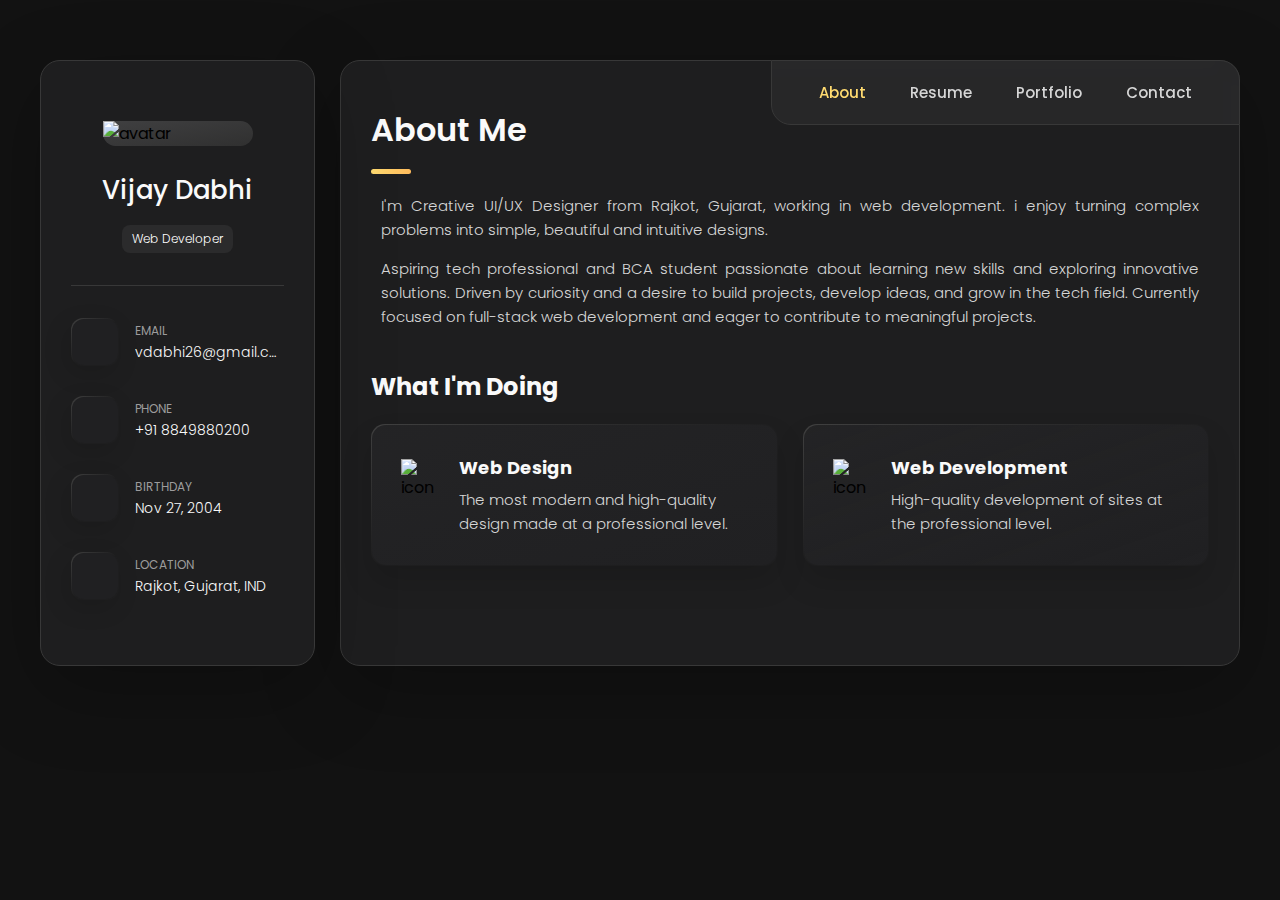
==== Level 1/2.Portfolio/index.html @ b40cba10 "Add files via upload" ====
<!DOCTYPE html>
<html lang="en">
<head>
    <meta charset="UTF-8">
    <meta name="viewport" content="width=device-width, initial-scale=1.0">
    <title>Personal Portfolio</title>
    <link rel="stylesheet" href="style.css">
    <link rel="shortcut icon" href="https://i.postimg.cc/9fqYVvxh/logo.png" type="image/x-icon">
</head>
<body>
    <main>
        <aside class="sidebar " data-sidebar>
            <div class="sidebar-info">
                <figure class="avatar-box">
                    <img src="images/pfpp.jpg" alt="avatar" width="80">
                </figure>

                <div class="info-content">
                    <h1 class="name" title="Vijay Dabhi">Vijay Dabhi</h1>
                    <p class="title">Web Developer</p>
                </div>

                <button class="info-more-btn" data-sidebar-btn>
                    <span>Show Contacts</span>
                    <ion-icon name="chevron-down"></ion-icon>
                </button>
            </div>

            <div class="sidebar-info-more">
                <div class="separator"></div>

                <ul class="contacts-list">
                    <li class="contact-item">
                        <div class="icon-box">
                            <ion-icon name="mail-outline"></ion-icon>
                        </div>

                        <div class="contact-info">
                            <p class="contact-title">Email</p>

                            <a href="vdabhi2611@gmail.com" class="contact-link">vdabhi26@gmail.com</a>
                        </div>
                    </li>

                    <li class="contact-item">
                        <div class="icon-box">
                            <ion-icon name="phone-portrait-outline"></ion-icon>
                        </div>

                        <div class="contact-info">
                            <p class="contact-title">Phone</p>

                            <a href="+91 8849880200" class="contact-link">+91 8849880200</a>
                        </div>
                    </li>

                    <li class="contact-item">
                        <div class="icon-box">
                            <ion-icon name="calendar-outline"></ion-icon>
                        </div>

                        <div class="contact-info">
                            <p class="contact-title">Birthday</p>

                            <time datetime="2004-11-27">Nov 27, 2004</time>
                        </div>
                    </li>

                    <li class="contact-item">
                        <div class="icon-box">
                            <ion-icon name="location-outline"></ion-icon>
                        </div>

                        <div class="contact-info">
                            <p class="contact-title">Location</p>

                            <address>Rajkot, Gujarat, IND</address>
                        </div>
                    </li>
                </ul>

                <div class="separator"></div>

                <ul class="social-list">
                    <li class="social-item"><a href="#" class="social-link"><ion-icon name="logo-facebook"></ion-icon></a></li>
                    <li class="social-item"><a href="#" class="social-link"><ion-icon name="logo-twitter"></ion-icon></a></li>
                    <li class="social-item"><a href="#" class="social-link"><ion-icon name="logo-instagram"></ion-icon></a></li>
                </ul>
            </div>
        </aside>

        <div class="main-content">
            <nav class="navbar">
                <ul class="navbar-list">
                    <li class="navbar-item"><button class="navbar-link active" data-nav-link>About</button></li>
                    <li class="navbar-item"><button class="navbar-link" data-nav-link>Resume</button></li>
                    <li class="navbar-item"><button class="navbar-link" data-nav-link>Portfolio</button></li>
                   
                    <li class="navbar-item"><button class="navbar-link" data-nav-link>Contact</button></li>
                </ul>
            </nav>

            <article class="about active" data-page="about">
                <header>
                    <h2 class="h2 article-title">About me</h2>
                </header>

                <section class="about-text">
                    <p>I'm Creative UI/UX Designer from Rajkot, Gujarat, working in web development. i enjoy turning complex problems into simple, beautiful and intuitive designs.</p>
                    <p>Aspiring tech professional and BCA student passionate about learning new skills and exploring innovative solutions. Driven by curiosity and a desire to build projects, develop ideas, and grow in the tech field. Currently focused on full-stack web development and eager to contribute to meaningful projects.</p>
                </section>

                <section class="service">
                    <h3 class="h3 service-title">What I'm doing</h3>

                    <ul class="service-list">
                        <li class="service-item">
                            <div class="service-icon-box">
                                <img src="https://i.postimg.cc/4389jZkP/icon-design.png" alt="icon" width="40">
                            </div>

                            <div class="service-content-box">
                                <h4 class="h4 service-item-title">Web Design</h4>
                                <p class="service-item-text">The most modern and high-quality design made at a professional level.</p>
                            </div>
                        </li>

                        <li class="service-item">
                            <div class="service-icon-box">
                                <img src="https://i.postimg.cc/ZqgqrqzG/icon-dev.png" alt="icon" width="40">
                            </div>

                            <div class="service-content-box">
                                <h4 class="h4 service-item-title">Web development</h4>
                                <p class="service-item-text">High-quality development of sites at the professional level.</p>
                            </div>
                        </li>

                       
                    </ul>
                </section>

               

                <div class="modal-container " data-modal-container>
                    <div class="overlay " data-overlay></div>

                    <section class="testimonials-modal">
                        <button class="modal-close-btn" data-modal-close-btn><ion-icon name="close-outline"></ion-icon></button>

                        <div class="modal-img-wrapper">
                            <figure class="modal-avatar-box">
                                <img src="https://i.postimg.cc/zGDHfn3G/avatar-1.png" alt="Daniel Lewis" width="80" data-modal-img>
                            </figure>

                            <img src="https://i.postimg.cc/mZ00RwX7/icon-quote.png" alt="quote icon">
                        </div>

                       
                    </section>
                </div>

              

            </article>
            
            <article class="resume " data-page="resume">
                <header>
                    <h2 class="h2 article-title">Resume</h2>
                </header>

                <section class="timeline">
                    <div class="title-wrapper">
                        <div class="icon-box"><ion-icon name="book-outline"></ion-icon></div>

                        <h3 class="h3">Education</h3>
                    </div>

                    <ol class="timeline-list">
                        <li class="timeline-item">
                            <h4 class="h4 timeline-item-title">Saraswati vidhya mandir school</h4>
                            <span>2020 - 2022</span>
                            <p class="timeline-text">Focused on subjects such as Accounting, Economics, Business Studies, and Mathematics.
                                Developed analytical, financial, and problem-solving skills.
                                Engaged in projects and case studies related to business and commerce.</p>
                        </li>

                        <li class="timeline-item">
                            <h4 class="h4 timeline-item-title">HN shukla College</h4>
                            <span>2024 - Present</span>
                            <p class="timeline-text">
                                pursuing bca,
                                Gaining in-depth knowledge of programming languages, database management, software development, and networking.
                                Hands-on experience with coding, web development, and application design.
                                Developing problem-solving skills through real-world projects and case studies.
                                Strong foundation in computer fundamentals, algorithms, and data structures.</p>
                        </li>

                       
                    </ol>
                </section>

                <section class="timeline">
                    <div class="title-wrapper">
                        <div class="icon-box"><ion-icon name="book-outline"></ion-icon></div>

                        <h3 class="h3">Experience</h3>
                    </div>

                    <ol class="timeline-list">
                        <li class="timeline-item">
                            <h4 class="h4 timeline-item-title">Account Assistant</h4>
                            <span>2023 - 2024</span>
                            <p class="timeline-text">Managed financial records and transactions.
                                Assisted in the preparation of financial reports and statements.
                                Coordinated with team members to ensure timely processing of
                                accounts.</p>
                        </li>

                      
                    </ol>
                </section>

                <section class="skill">
                    <h3 class="h3 skills-title">My Skills</h3>

                    <ul class="skills-list content-card">
                        <li class="skills-item">
                            <div class="title-wrapper">
                                <h5 class="h5">Web Development</h5>
                                <data value="80">80%</data>
                            </div>

                            <div class="skills-progress-bg">
                                <div class="skills-progress-fill" style="width: 80%;"></div>
                            </div>
                        </li>

                        <li class="skills-item">
                            <div class="title-wrapper">
                                <h5 class="h5">Web Design</h5>
                                <data value="70">70%</data>
                            </div>

                            <div class="skills-progress-bg">
                                <div class="skills-progress-fill" style="width: 70%;"></div>
                            </div>
                        </li>

                        <li class="skills-item">
                            <div class="title-wrapper">
                                <h5 class="h5">Editing</h5>
                                <data value="90">60%</data>
                            </div>

                            <div class="skills-progress-bg">
                                <div class="skills-progress-fill" style="width: 60%;"></div>
                            </div>
                        </li>

                        <li class="skills-item">
                            <div class="title-wrapper">
                                <h5 class="h5">WordPress</h5>
                                <data value="50">50%</data>
                            </div>

                            <div class="skills-progress-bg">
                                <div class="skills-progress-fill" style="width: 50%;"></div>
                            </div>
                        </li>
                    </ul>
                </section>
            </article>

            <article class="portfolio " data-page="portfolio">
                <header>
                    <h2 class="h2 article-title">Portfolio</h2>
                </header>

                <section class="projects">
                    <ul class="filter-list">
                        <li class="filter-item"><button class="active" data-filter-btn>All</button></li>
                        <li class="filter-item"><button data-filter-btn>Web Design</button></li>
                        <li class="filter-item"><button data-filter-btn>Web Development</button></li>
                    </ul>

                    <div class="filter-select-box">
                        <button class="filter-select " data-select>
                            <div class="select-value" data-select-value>Select Category</div>

                            <div class="select-icon">
                                <ion-icon name="chevron-down"></ion-icon>
                            </div>
                        </button>

                        <ul class="select-list">
                            <li class="select-item"><button data-select-item>All</button></li>
                            <li class="select-item"><button data-select-item>Web Design</button></li>
                            <li class="select-item"><button data-select-item>Web Development</button></li>
                        </ul>
                    </div>

                    <ul class="project-list">
                        <li class="project-item active" data-filter-item data-category="web development">
                            <a href="#">
                                <figure class="project-img">
                                    <div class="project-item-icon-box">
                                        <ion-icon name="eye-outline"></ion-icon>
                                    </div>

                                    <img src="images/image.png" alt="finance" loading="lazy" href="https://shree-hn-shuklaa-college.netlify.app/" >
                                </figure>
                                
                            

                                <h3 class="project-title">HNS college it website</h3>
                                <p class="project-category">Web Development</p>
                            </a>
                        </li>

                        <li class="project-item active" data-filter-item data-category="web development">
                            <a href="#">
                                <figure class="project-img">
                                    <div class="project-item-icon-box">
                                        <ion-icon name="eye-outline"></ion-icon>
                                    </div>

                                    <img src="images/Screenshot (300).png" alt="orizon" loading="lazy">
                                </figure>

                                <h3 class="project-title">Samsung</h3>
                                <p class="project-category">Web Development</p>
                            </a>
                        </li>

                        <li class="project-item active" data-filter-item data-category="web development">
                            <a href="#">
                                <figure class="project-img">
                                    <div class="project-item-icon-box">
                                        <ion-icon name="eye-outline"></ion-icon>
                                    </div>

                                    <img src="images/Screenshot (301).png" alt="summary" loading="lazy">
                                </figure>

                                <h3 class="project-title">Vibe mart</h3>
                                <p class="project-category">Web Development</p>
                            </a>
                        </li>


                        <li class="project-item active" data-filter-item data-category="web design">
                            <a href="#">
                                <figure class="project-img">
                                    <div class="project-item-icon-box">
                                        <ion-icon name="eye-outline"></ion-icon>
                                    </div>

                                    <img src="images/monster.png" alt="fundo" loading="lazy">
                                </figure>

                                <h3 class="project-title">Monster Energy drink</h3>
                                <p class="project-category">Web Design</p>
                            </a>
                        </li>

                       

                        <li class="project-item active" data-filter-item data-category="web design">
                            <a href="#">
                                <figure class="project-img">
                                    <div class="project-item-icon-box">
                                        <ion-icon name="eye-outline"></ion-icon>
                                    </div>

                                    <img src="images/nike.png" alt="dsm." loading="lazy">
                                </figure>

                                <h3 class="project-title">Nike</h3>
                                <p class="project-category">Web Design</p>
                            </a>
                        </li>

                        <li class="project-item active" data-filter-item data-category="web design">
                            <a href="#">
                                <figure class="project-img">
                                    <div class="project-item-icon-box">
                                        <ion-icon name="eye-outline"></ion-icon>
                                    </div>

                                    <img src="images/Screenshot (302).png" alt="metaspark" loading="lazy">
                                </figure>

                                <h3 class="project-title">Monster Energy drink 3d</h3>
                                <p class="project-category">Web Design</p>
                            </a>
                        </li>
                    </ul>
                </section>
            </article>
            <article class="blog " data-page="blog">
                <header>
                    <h2 class="h2 article-title">Blog</h2>
                </header>
            </article>
            <article class="contact " data-page="contact">
                <header>
                    <h2 class="h2 article-title">Contact</h2>
                </header>
               <section class="mapbox" data-mapbox>
                    <figure>
                        <iframe src="https://www.google.com/maps/embed?pb=!1m18!1m12!1m3!1d236295.7474653036!2d70.6564846925272!3d22.273403808660447!2m3!1f0!2f0!3f0!3m2!1i1024!2i768!4f13.1!3m3!1m2!1s0x3959c98ac71cdf0f%3A0x76dd15cfbe93ad3b!2sRajkot%2C%20Gujarat!5e0!3m2!1sen!2sin!4v1738343176606!5m2!1sen!2sin"
                         width="400" height="300" loading="lazy"></iframe>
                    </figure>
                </section>
               <section class="contact-form">
                    <h3 class="h3 form-title">Contact Form</h3>
                   <form action="#" class="form" data-form>
                        <div class="input-wrapper">
                            <input type="text" name="fullname" class="form-input" placeholder="Full name" required data-form-input>
                            <input type="email" name="email" class="form-input" placeholder="Email Address" required data-form-input>
                        </div>
                       <textarea name="message" class="form-input" placeholder="Your Message" required data-form-input=""></textarea>
                        <button class="form-btn" type="submit" disabled data-form-btn>
                            <ion-icon name="paper-plane"></ion-icon>
                            <span>Send Message</span>
                        </button>
                    </form>
                </section>
            </article>
        </div>
    </main>

    <script src="main.js"></script>

    <script type="module" src="https://unpkg.com/ionicons@7.1.0/dist/ionicons/ionicons.esm.js"></script>
    <script nomodule src="https://unpkg.com/ionicons@7.1.0/dist/ionicons/ionicons.js"></script>
</body>
</html>
---- Level 1/2.Portfolio/style.css ----
@import url('https://fonts.googleapis.com/css2?family=Poppins:ital,wght@0,100;0,200;0,300;0,400;0,500;0,600;0,700;0,800;0,900;1,100;1,200;1,300;1,400;1,500;1,600;1,700;1,800;1,900&display=swap');

:root {
    --bg-gradient-onyx: linear-gradient(to bottom right, hsl(240, 1%, 25%) 3%, hsl(0, 0%, 19%) 97%);
    --bg-gradient-jet: linear-gradient(to bottom right, hsla(240, 1%, 18%, .251) 3%, hsla(240, 2%, 11%, 0) 100%), hsl(240, 2%, 13%);
    --bg-gradient-yellow1: linear-gradient(to bottom right, hsl(45, 100%, 71%) 0%, hsla(36, 100%, 69%, 0) 50%);
    --bg-gradient-yellow2: linear-gradient(135deg, hsla(45, 100%, 71%, .251) 0%, hsla(35, 100%, 68%, 0) 59.86%), hsl(240, 2%, 13%);
    --border-gradient-onyx: linear-gradient(to bottom right, hsl(0, 0%, 25%) 0%, hsla(0, 0%, 25%, 0) 50%);
    --text-gradient-yellow: linear-gradient(to right, hsl(45, 100%, 72%), hsl(35, 100%, 68%));

    --jet: hsl(0, 0%, 22%);
    --onyx: hsl(240, 1%, 17%);
    --eerie-black1: hsl(240, 2%, 13%);
    --eerie-black2: hsl(240, 2%, 12%);
    --smoky-black: hsl(0, 0%, 7%);
    --white1: hsl(0, 0%, 100%);
    --white2: hsl(0, 0%, 98%);
    --orange-yellow-crayola: hsl(45, 100%, 72%);
    --vegas-gold: hsl(45, 54%, 58%);
    --light-gray: hsl(0, 0%, 84%);
    --light-gray70: hsla(0, 0%, 84%, .7);
    --bittersweet-shimmer: hsl(0, 43%, 51%);

    --ff-poppins: 'Poppins', sans-serif;

    --fs1: 24px;
    --fs2: 18px;
    --fs3: 17px;
    --fs4: 16px;
    --fs5: 15px;
    --fs6: 14px;
    --fs7: 13px;
    --fs8: 12px;

    --fw300: 300;
    --fw400: 400;
    --fw500: 500;
    --fw600: 600;

    --shadow1: -4px 8px 24px hsla(0, 0%, 0%, .25);
    --shadow2: 0px 16px 30px hsla(0, 0%, 0%, .25);
    --shadow3: 0px 16px 40px hsla(0, 0%, 0%, .25);
    --shadow4: 0px 25px 50px hsla(0, 0%, 0%, .15);
    --shadow5: 0px 24px 80px hsla(0, 0%, 0%, .25);

    --transition1: .25s ease;
    --transition2: .5s ease-in-out;
}

*, *::before, *::after {
    margin: 0;
    padding: 0;
    box-sizing: border-box;
}

a {text-decoration: none; }

li {list-style: none; }

img, ion-icon, a, button, time, span { display: block; }

button {
    font: inherit;
    background: none;
    border: none;
    text-align: left;
    cursor: pointer;
}

input, textarea {
    display: block;
    width: 100%;
    background: none;
    font: inherit;
}

::selection {
    background: var(--orange-yellow-crayola);
    color: var(--smoky-black);
}

:focus { outline-color: var(--orange-yellow-crayola); }

html { font-family: var(--ff-poppins); }

body { background: var(--smoky-black); }

main {
    margin: 15px 12px;
    margin-bottom: 75px;
    min-width: 259px;
}

.sidebar, article {
    background: var(--eerie-black2);
    border: 1px solid var(--jet);
    border-radius: 20px;
    box-shadow: var(--shadow1);
    z-index: 1;
    padding: 15px;
}

    .sidebar.active { max-height: 405px; }

.separator {
    width: 100%;
    height: 1px;
    background: var(--jet);
    margin: 16px 0;
}

.icon-box {
    position: relative;
    background: var(--border-gradient-onyx);
    width: 30px;
    height: 30px;
    border-radius: 8px;
    display: flex;
    justify-content: center;
    align-items: center;
    font-size: 16px;
    color: var(--orange-yellow-crayola);
    box-shadow: var(--shadow1);
    z-index: 1;
}

    .icon-box::before {
        content: '';
        position: absolute;
        inset: 1px;
        background: var(--eerie-black1);
        border-radius: inherit;
        z-index: -1;
    }

    .icon-box ion-icon { --ionicon-stroke-width: 35px; }

article { display: none; }

    article.active { 
        display: block;
        animation: fade .5s ease backwards;
    }

        @keyframes fade {
            0% { opacity: 0; }
            100% { opacity: 1; }
        }

.h2, .h3, .h4, .h5 { 
    color: var(--white2);
    text-transform: capitalize;
}

    .h2 { font-size: var(--fs1); }
    .h3 { font-size: var(--fs2); }
    .h4 { font-size: var(--fs4); }
    .h5 { 
        font-size: var(--fs7);
        font-weight: var(--fw500); 
    }

.article-title {
    position: relative;
    padding-bottom: 7px;
}

    .article-title::after {
        content: '';
        position: absolute;
        bottom: 0;
        left: 0;
        width: 30px;
        height: 3px;
        background: var(--text-gradient-yellow);
        border-radius: 3px;
    }

.has-scrollbar::-webkit-scrollbar {
    width: 5px;
    height: 5px;
}

.has-scrollbar::-webkit-scrollbar-track {
    background: var(--onyx);
    border-radius: 5px;
}

.has-scrollbar::-webkit-scrollbar-thumb {
    background: var(--orange-yellow-crayola);
    border-radius: 5px;
}

.has-scrollbar::-webkit-scrollbar-button { width: 20px; }

.content-card {
    position: relative;
    background: var(--border-gradient-onyx);
    padding: 15px;
    padding-top: 45px;
    border-radius: 14px;
    box-shadow: var(--shadow2);
    cursor: pointer;
    z-index: 1;
}

    .content-card::before {
        content: '';
        position: absolute;
        inset: 1px;
        background: var(--bg-gradient-jet);
        border-radius: inherit;
        z-index: -1;
    }

/*ASIDE - SIDEBAR*/

.sidebar {
    margin-bottom: 15px;
    max-height: 112px;
    overflow: hidden;
    padding: 15px;
    transition: var(--transition2);
}

.sidebar-info {
    position: relative;
    display: flex;
    justify-content: flex-start;
    align-items: center;
    gap: 15px;
}



.avatar-box {
    background: var(--bg-gradient-onyx);
    border-radius: 20px;
}

.info-content .name {
    color: var(--white2);
    font-size: var(--fs3);
    font-weight: var(--fw500);
    letter-spacing: -0.25px;
    margin-bottom: 10px;
}

.info-content .title {
    color: var(--white1);
    background: var(--onyx);
    font-size: var(--fs8);
    font-weight: var(--fw300);
    width: max-content;
    padding: 3px 12px;
    border-radius: 8px;
}

.info-more-btn {
    position: absolute;
    top: -15px;
    right: -15px;
    border-radius: 0 15px;
    font-size: 13px;
    color: var(--orange-yellow-crayola);
    background: var(--border-gradient-onyx);
    padding: 10px;
    box-shadow: var(--shadow2);
    transition: var(--transition1);
    z-index: 1;
}

    .info-more-btn::before {
        content: '';
        position: absolute;
        inset: 1px;
        border-radius: inherit;
        background: var(--bg-gradient-jet);
        transition: var(--transition1);
        z-index: -1;
    }

        .info-more-btn:hover, .info-more-btn:focus { background: var(--bg-gradient-yellow1); }
        .info-more-btn:hover::before, .info-more-btn:focus::before { background: var(--bg-gradient-yellow2); }

    .info-more-btn span { display: none; }

.sidebar-info-more {
    opacity: 0;
    visibility: hidden;
    transition: var(--transition2);
}

    .sidebar.active .sidebar-info-more {
        opacity: 1;
        visibility: visible;
    }

.contacts-list {
    display: grid;
    grid-template-columns: 1fr;
    gap: 16px;
}

.contact-item {
    min-width: 100%;
    display: flex;
    align-items: center;
    gap: 16px;
}

.contact-info {
    max-width: calc(100% - 46px);
    width: calc(100% - 46px);
}

    .contact-info :is(.contact-link, time, address) {
        color: var(--white2);
        font-size: var(--fs7);
    }

    .contact-info address { font-style: normal; }

.contact-title {
    color: var(--light-gray70);
    font-size: var(--fs8);
    text-transform: uppercase;
    margin-bottom: 2px;
}

.social-list {
    display: flex;
    justify-content: flex-start;
    align-items: center;
    gap: 15px;
    padding-bottom: 4px;
    padding-left: 7px;
}

.social-item .social-link {
    color: var(--light-gray70);
    font-size: 18px;
}

    .social-item .social-link:hover { color: var(--light-gray); }

/*NAVBAR*/

.navbar {
    position: fixed;
    bottom: 0;
    left: 0;
    width: 100%;
    background: hsla(240, 1%, 17%, .75);
    backdrop-filter: blur(10px);
    border: 1px solid var(--jet);
    border-radius: 12px 12px 0 0;
    box-shadow: var(--shadow2);
    z-index: 5;
}

.navbar-list {
    display: flex;
    flex-wrap: wrap;
    justify-content: center;
    align-items: center;
    padding: 0 10px;
}

.navbar-link {
    color: var(--light-gray);
    font-size: var(--fs8);
    padding: 20px 7px;
    transition: color var(--transition1);
}

    .navbar-link:hover, .navbar-link:focus { color: var(--light-gray70); }
    .navbar-link.active { color: var(--orange-yellow-crayola); }

/*ABOUT*/

.about .article-title { 
    margin-bottom: 15px;
    margin-top: 15px;
}

.about-text {
    color: var(--light-gray);
    font-size: var(--fs6);
    font-weight: var(--fw300);
    line-height: 1.6;
}

    .about-text p { 
        margin-bottom: 15px;
        text-align: justify;
        padding-left: 10px;
        padding-right: 10px;
     }

.service { margin-bottom: 35px; }

.service-title { margin-bottom: 20px; }

.service-list {
    display: grid;
    grid-template-columns: 1fr;
    gap: 20px;
}

.service-item {
    position: relative;
    background: var(--border-gradient-onyx);
    padding: 20px;
    border-radius: 14px;
    box-shadow: var(--shadow2);
    z-index: 1;
}

    .service-item::before {
        content: '';
        position: absolute;
        inset: 1px;
        background: var(--bg-gradient-jet);
        border-radius: inherit;
        z-index: -1;
    }

.service-icon-box { margin-bottom: 10px; }
    .service-icon-box img { margin: auto; }

.service-content-box { text-align: center; }
.service-item-title { margin-bottom: 7px; }

.service-item-text {
    color: var(--light-gray);
    font-size: var(--fs6);
    font-weight: var(--fw300);
    line-height: 1.6;
}

/*TESTIMONIALS*/

.testimonials { margin-bottom: 30px; }
.testimonials-title { margin-bottom: 20px; }

.testimonials-list {
    display: flex;
    justify-content: flex-start;
    align-items: flex-start;
    gap: 15px;
    margin: 0 -15px;
    padding: 25px 15px;
    padding-bottom: 35px;
    overflow-x: auto;
    scroll-behavior: smooth;
    overscroll-behavior-inline: contain;
    scroll-snap-type: inline mandatory;
}

.testimonials-item {
    min-width: 100%;
    scroll-snap-align: center;
}

.testimonials-avatar-box {
    position: absolute;
    top: 0;
    left: 0;
    transform: translate(15px, -25px);
    background: var(--bg-gradient-onyx);
    border-radius: 14px;
    box-shadow: var(--shadow1);
}

.testimonials-text {
    color: var(--light-gray);
    font-size: var(--fs6);
    font-weight: var(--fw300);
    line-height: 1.6;
    display: -webkit-box;
    line-clamp: 4;
    -webkit-line-clamp: 4;
    -webkit-box-orient: vertical;
    overflow: hidden;
}

/*MODAL CONTAINER*/

.modal-container {
    position: fixed;
    top: 0;
    left: 0;
    width: 100%;
    height: 100%;
    display: flex;
    justify-content: center;
    align-items: center;
    overflow-y: auto;
    overscroll-behavior: contain;
    z-index: 20;
    pointer-events: none;
    visibility: hidden;
}

    .modal-container::-webkit-scrollbar { display: none; }

    .modal-container.active {
        pointer-events: all;
        visibility: visible;
    }

        .modal-container.active .testimonials-modal {
            transform: scale(1);
            opacity: 1;
        }

.overlay {
    position: fixed;
    top: 0;
    left: 0;
    width: 100%;
    height: 100vh;
    background: hsl(0, 0%, 5%);
    opacity: 0;
    visibility: hidden;
    pointer-events: none;
    z-index: 1;
    transition: var(--transition1);
}

    .overlay.active {
        opacity: .8;
        visibility: visible;
        pointer-events: all;
    }

.testimonials-modal {
    background: var(--eerie-black2);
    position: relative;
    padding: 15px;
    margin: 15px 12px;
    border: 1px solid var(--jet);
    border-radius: 14px;
    box-shadow: var(--shadow5);
    transform: scale(1.2);
    opacity: 0;
    transition: var(--transition1);
    z-index: 2;
}

.modal-close-btn {
    position: absolute;
    top: 15px;
    right: 15px;
    background: var(--onyx);
    border-radius: 8px;
    width: 32px;
    height: 32px;
    display: flex;
    justify-content: center;
    align-items: center;
    color: var(--white2);
    font-size: 18px;
    opacity: .7;
}

    .modal-close-btn:hover, .modal-close-btn:focus { opacity: 1; }
    .modal-close-btn ion-icon { --ionicon-stroke-width: 50px; }

.modal-avatar-box {
    background: var(--bg-gradient-onyx);
    width: max-content;
    border-radius: 14px;
    margin-bottom: 15px;
    box-shadow: var(--shadow2);
}

.modal-img-wrapper > img { display: none; }

.modal-title { margin-bottom: 4px; }

.modal-content time {
    font-size: var(--fs6);
    color: var(--light-gray70);
    font-weight: var(--fw500);
    margin-bottom: 10px;
}

.modal-content p {
    color: var(--light-gray);
    font-size: var(--fs6);
    font-weight: var(--fw300);
    line-height: 1.6;
}

/*CLIENTS*/

.clients { margin-bottom: 15px; }

.clients-list {
    display: flex;
    justify-content: flex-start;
    align-items: flex-start;
    gap: 15px;
    margin: 0 -15px;
    padding: 25px;
    padding-bottom: 25px;
    overflow-x: auto;
    scroll-behavior: smooth;
    overscroll-behavior-inline: contain;
    scroll-snap-type: inline mandatory;
    scroll-padding-inline: 25px;
}

.clients-item {
    min-width: 50%;
    scroll-snap-align: start;
}

    .clients-item img {
        width: 100%;
        filter: grayscale(1);
        transition: var(--transition1);
    }

        .clients-item img:hover { filter: grayscale(0);}

/*RESUME*/

.article-title { margin-bottom: 30px; }

.timeline { margin-bottom: 30px; }

    .timeline .title-wrapper {
        display: flex;
        align-items: center;
        gap: 15px;
        margin-bottom: 25px;
    }

.timeline-list {
    font-size: var(--fs6);
    margin-left: 45px;
}

    .timeline-list span {
        color: var(--vegas-gold);
        font-weight: var(--fw400);
        line-height: 1.6;
    }

.timeline-item { position: relative; }

    .timeline-item:not(:last-child) { margin-bottom: 20px; }
        .timeline-item:not(:last-child)::before {
            content: '';
            position: absolute;
            top: -25px;
            left: -30px;
            width: 1px;
            height: calc(100% + 50px);
            background: var(--jet);
        }

    .timeline-item::after {
        content: '';
        position: absolute;
        top: 5px;
        left: -33px;
        height: 6px;
        width: 6px;
        border-radius: 50%;
        background: var(--text-gradient-yellow);
        box-shadow: 0 0 0 4px var(--jet);
    }

.timeline-item-title {
    font-size: var(--fs6);
    line-height: 1.3;
    margin-bottom: 7px;
}

.timeline-text {
    color: var(--light-gray);
    font-weight: var(--fw300);
    line-height: 1.6;
    text-align: justify;
}

/*SKILLS*/

.skills-title { margin-bottom: 20px; }

.skills-list { padding: 20px; }

.skills-item:not(:last-child) {margin-bottom: 15px; }

.skill .title-wrapper {
    display: flex;
    align-items: center;
    gap: 5px;
    margin-bottom: 8px;
}

    .skill .title-wrapper data {
        color: var(--light-gray);
        font-size: var(--fs7);
        font-weight: var(--fw300);
    }

.skills-progress-bg {
    background: var(--jet);
    width: 100%;
    height: 8px;
    border-radius: 10px;
}

.skills-progress-fill {
    background: var(--text-gradient-yellow);
    height: 100%;
    border-radius: inherit;
}

/*PORTFOLIO*/

.filter-list { display: none; }

.filter-select-box { 
    position: relative;
    margin-bottom: 25px;
}

.filter-select {
    background: var(--eerie-black2);
    color: var(--light-gray);
    display: flex;
    justify-content: space-between;
    align-items: center;
    width: 100%;
    padding: 12px 16px;
    border: 1px solid var(--jet);
    border-radius: 14px;
    font-size: var(--fs6);
    font-weight: var(--fw300);
}

    .filter-select.active .select-icon { transform: rotate(0.5turn); }

.select-list {
    background: var(--eerie-black2);
    position: absolute;
    top: calc(100% + 6px);
    width: 100%;
    padding: 6px;
    border: 1px solid var(--jet);
    border-radius: 14px;
    z-index: 2;
    visibility: hidden;
    pointer-events: none;
    transition: .5s ease-in-out;
}

    .filter-select.active + .select-list {
        opacity: 1;
        visibility: visible;
        pointer-events: all;
    }

.select-item button {
    background: var(--eerie-black2);
    color: var(--light-gray);
    font-size: var(--fs6);
    font-weight: var(--fw300);
    text-transform: capitalize;
    width: 100%;
    padding: 8px 10px;
    border-radius: 8px;
}

    .select-item button:hover { --eerie-black2: hsl(240, 2%, 20%); }

.project-list {
    display: grid;
    grid-template-columns: 1fr;
    gap: 30px;
    margin-bottom: 10px;
}

.project-item { display: none; }

    .project-item.active {
        display: block;
        animation: scaleUp .25s ease forwards;
    }

        @keyframes scaleUp {
            0% { transform: scale(0.5); }
            100% { transform: scale(1); }
        }

    .project-item > a { width: 100%; }

.project-img {
    position: relative;
    width: 100%;
    height: 200px;
    border-radius: 16px;
    overflow: hidden;
    margin-bottom: 15px;
}

    .project-img img {
        width: 100%;
        height: 100%;
        object-fit: cover;
        transition: var(--transition1);
    }

    .project-img::before {
        content: '';
        position: absolute;
        top: 0;
        left: 0;
        width: 100%;
        height: 100%;
        background: transparent;
        z-index: 1;
        transition: var(--transition1);
    }

        .project-item > a:hover img { transform: scale(1.1); }

        .project-item > a:hover .project-img::before { background: hsla(0, 0%, 0%, .5); }

.project-item-icon-box {
    --scale: .8;

    background: var(--jet);
    color: var(--orange-yellow-crayola);
    position: absolute;
    top: 50%;
    left: 50%;
    transform: translate(-50%, -50%) scale(var(--scale));
    font-size: 20px;
    padding: 18px;
    border-radius: 12px;
    opacity: 0;
    z-index: 1;
    transition: var(--transition1);
}

    .project-item > a:hover .project-item-icon-box {
        --scale: 1;
        opacity: 1;
    }

    .project-item-icon-box ion-icon { --ionicon-stroke-width: 50px; }

.project-title, .project-category { margin-left: 10px; }

    .project-title {
        color: var(--white2);
        font-size: var(--fs5);
        font-weight: var(--fw400);
        text-transform: capitalize;
        line-height: 1.3;
    }

    .project-category {
        color: var(--light-gray70);
        font-size: var(--fs6);
        font-weight: var(--fw300);
    }

/*BLOG*/

.blog-posts { margin-bottom: 10px; }

.blog-posts-list {
    display: grid;
    grid-template-columns: 1fr;
    gap: 20px;
}

.blog-posts-item > a {
    position: relative;
    background: var(--border-gradient-onyx);
    height: 100%;
    box-shadow: var(--shadow4);
    border-radius: 16px;
    z-index: 1;
}

    .blog-posts-item > a::before {
        content: '';
        position: absolute;
        inset: 1px;
        border-radius: inherit;
        background: var(--eerie-black1);
        z-index: -1;
    }

.blog-banner-box {
    width: 100%;
    height: 200px;
    border-radius: 12px;
    overflow: hidden;
}

    .blog-banner-box img {
        width: 100%;
        height: 100%;
        object-fit: cover;
        transition: var(--transition1);
    }

.blog-content { padding: 15px; }

.blog-meta {
    display: flex;
    justify-content: flex-start;
    align-items: center;
    gap: 7px;
    margin-bottom: 10px;
}

    .blog-meta :is(.blog-category, time) {
        color: var(--light-gray70);
        font-size: var(--fs6);
        font-weight: var(--fw300);
    }

    .blog-meta .dot {
        background: var(--light-gray70);
        width: 4px;
        height: 4px;
        border-radius: 4px;
    }

.blog-item-title {
    margin-bottom: 10px;
    line-height: 1.3;
    transition: var(--transition1);
}

    .blog-post-item > a:hover .blog-item-title { color: var(--orange-yellow-crayola); }

.blog-text {
    color: var(--light-gray);
    font-size: var(--fs6);
    font-weight: var(--fw300);
    line-height: 1.6;
    text-align: justify;
}

/*CONTACT*/

.mapbox {
    position: relative;
    height: 250px;
    width: 100%;
    border-radius: 16px;
    margin-bottom: 30px;
    border: 1px solid var(--jet);
    overflow: hidden;
}

    .mapbox figure { height: 100%; }

    .mapbox iframe {
        width: 100%;
        height: 100%;
        border: none;
        filter: grayscale(1) invert(1);
    }

.contact-form { margin-bottom: 10px; }

.form-title { margin-bottom: 20px; }

.input-wrapper {
    display: grid;
    grid-template-columns: 1fr;
    gap: 25px;
    margin-bottom: 25px;
}

.form-input {
    color: var(--white2);
    font-size: var(--fs6);
    font-weight: var(--fw400);
    padding: 13px 20px;
    border: 1px solid var(--jet);
    border-radius: 14px;
    outline: none;
}

    .form-input::placeholder { font-weight: var(--fw500); }
    .form-input:focus { border-color: var(--orange-yellow-crayola); }
        .form-input:focus:invalid { border-color: var(--bittersweet-shimmer); }

textarea.form-input {
    min-height: 100px;
    height: 120px;
    max-height: 200px;
    resize: vertical;
    margin-bottom: 25px;
}

    textarea.form-input::-webkit-realizer { display: none; }

.form-btn {
    position: relative;
    width: 100%;
    background: var(--border-gradient-onyx);
    color: var(--orange-yellow-crayola);
    display: flex;
    justify-content: center;
    align-items: center;
    gap: 10px;
    padding: 13px 20px;
    border-radius: 14px;
    font-size: var(--fs6);
    text-transform: capitalize;
    box-shadow: var(--shadow3);
    z-index: 1;
    transition: var(--transition1);
}

    .form-btn::before {
        content: '';
        position: absolute;
        inset: 1px;
        background: var(--bg-gradient-jet);
        border-radius: inherit;
        z-index: -1;
        transition: var(--transition1);
    }

    .form-btn ion-icon { font-size: 16px; }
    .form-btn:hover { background: var(--bg-gradient-yellow1); }
        .form-btn::before { background: var(--bg-gradient-yellow2); }

    .form-btn:disabled {
        opacity: .7;
        cursor: not-allowed;
    }

        .form-btn:disabled:hover { background: var(--border-gradient-onyx); }
            .form-btn:disabled:hover::before { background: var(--bg-gradient-jet); }



@media (min-width: 450px) {
    .clients-item { min-width: calc(33.33% - 10px); }

    .project-img, .blog-banner-box { height: auto; }
}

@media (min-width: 580px) {
    :root {
        --fs1: 32px;
        --fs2: 24px;
        --fs3: 26px;
        --fs4: 18px;
        --fs6: 15px;
        --fs7: 15px;
        --fs8: 12px;
    }

    .sidebar, article {
        width: 520px;
        margin-inline: auto;
        padding: 30px;
    }

    .article-title {
        font-weight: var(--fw600);
        padding-bottom: 15px;
    }

        .article-title::after {
            width: 40px;
            height: 5px;
        }

    .icon-box {
        width: 48px;
        height: 48px;
        border-radius: 12px;
        font-size: 18px;
    }

    main {
        margin-top: 60px;
        margin-bottom: 100px;
    }

    .sidebar {
        max-height: 180px;
        margin-bottom: 30px;
    }

        .sidebar.active { max-height: 584px; }

    .sidebar-info { gap: 25px; }

    .avatar-box { border-radius: 30px; }
        .avatar-box img { width: 120px; }

    .info-content .name { margin-bottom: 15px; }
    .info-content .title { padding: 5px 10px; }

    .info-more-btn {
        top: -30px;
        right: -30px;
        padding: 10px 15px;
    }

        .info-more-btn span {
            display: block;
            font-size: var(--fs8);
        }

        .info-more-btn ion-icon { display: none; }

    .separator { margin: 32px 0; }

    .contacts-list { gap: 20px; }

    .contact-info {
        max-width: calc(100% - 64px);
        width: calc(100% - 64px);
    }

    .navbar { border-radius: 20px 20px 0 0; }

    .navbar-list { gap: 20px; }
    .navbar-link { --fs8: 14px; }

    .about .article-title { margin-bottom: 20px; }
    .about-text { margin-bottom: 40px; }

    .service-item {
        display: flex;
        justify-content: flex-start;
        align-items: flex-start;
        gap: 18px;
        padding: 30px;
    }

    .service-icon-box {
        margin-bottom: 0;
        margin-top: 5px;
    }

    .service-content-box { text-align: left; }

    .testimonials-title { margin-bottom: 25px; }

    .testimonials-list {
        gap: 30px;
        margin: 0 -30px;
        padding: 30px;
        padding-bottom: 35px;
    }

    .content-card {
        padding: 30px;
        padding-top: 25px;
    }

    .testimonials-avatar-box {
        transform: translate(30px, -30px);
        border-radius: 28px;
    }

        .testimonials-avatar-box img { width: 80px; }

    .testimonials-item-title {
        margin-bottom: 10px;
        margin-left: 95px;
    }

    .testimonials-text {
        line-clamp: 2;
        -webkit-line-clamp: 2;
    }

    .modal-container {padding: 20px; }

    .testimonials-modal {
        display: flex;
        justify-content: flex-start;
        align-items: stretch;
        gap: 25px;
        padding: 30px;
        border-radius: 20px;
    }

    .modal-img-wrapper {
        display: flex;
        flex-direction: column;
        align-items: center;
    }

    .modal-avatar-box {
        border-radius: 18px;
        margin-bottom: 0;
    }

        .modal-avatar-box img { width: 65px; }

    .modal-img-wrapper > img {
        display: block;
        position: relative;
        /* flex-grow: 1; */
        width: 35px;
        top: 50px;
    }

    .clients-list {
        gap: 25px;
        margin: 0 -30px;
        padding: 45px;
        scroll-padding-inline: 45px;
    }

    .clients-item { min-width: calc(33..33% - 35px); }

    .timeline-list { margin-left: 65px; }

    .timeline-item:not(:last-child)::before { left: -40px; }

    .timeline-item::after {
        height: 8px;
        width: 8px;
        left: -43px;
    }

    .skills-item:not(:last-child) { margin-bottom: 25px; }

    .project-img, .blog-banner-box { border-radius: 16px; }

    .blog-posts-list { gap: 30px; }

    .blog-content { padding: 25px; }

    .mapbox {
        height: 380px;
        border-radius: 18px;
    }

    .input-wrapper {
        gap: 30px;
        margin-bottom: 30px;
    }

    .form-input { padding: 15px 20px; }

    textarea.form-input { margin-bottom: 30px; }

    .form-btn {
        --fs-6: 16px;
        padding: 16px 20px;
    }

        .form-btn ion-icon { font-size: 18px; }
}

@media (min-width: 768px) {

    .sidebar, article { width: 700px; }

    .has-scrollbar::-webkit-scrollbar-button { width: 100px; }

    .contacts-list {
        grid-template-columns: 1fr 1fr;
        gap: 30px 15px;
    }

    .navbar-link { --fs8: 15px; }

    .testimonials-modal {
        gap: 35px;
        max-width: 680px;
    }

    .modal-avatar-box img { width: 80px; }

    .article-title { padding-bottom: 20px; }

    .filter-select-box { display: none; }

    .filter-list {
        display: flex;
        justify-content: flex-start;
        align-items: center;
        gap: 25px;
        padding-left: 5px;
        margin-bottom: 30px;
    }

    .filter-item button {
        color: var(--light-gray);
        font-size: var(--fs5);
        transition: var(--transition1);
    }

        .filter-item button:hover { color: var(--light-gray70); }
        .filter-item button.active { color: var(--orange-yellow-crayola); }

    .project-list, .blog-posts-list { grid-template-columns: 1fr 1fr; }

    .input-wrapper { grid-template-columns: 1fr 1fr; }

    .form-btn {
        width: max-content;
        margin-left: auto;
    }
}

@media (min-width: 1024px) {

    :root {
        --shadow1: -4px 8px 24px hsla(0, 0%, 0%, .125);
        --shadow2: 0px 16px 30px hsla(0, 0%, 0%, .125);
        --shadow3: 0px 16px 40px hsla(0, 0%, 0%, .125);
    }

    .sidebar, article {
        width: 950px;
        box-shadow: var(--shadow5);
    }

    main { margin-bottom: 60px; }

    .main-content {
        position: relative;
        width: max-content;
        margin: auto;
    }

    .navbar {
        position: absolute;
        bottom: auto;
        top: 0;
        left: auto;
        right: 0;
        width: max-content;
        border-radius: 0 20px;
        padding: 0 20px;
        box-shadow: none;
    }

    .navbar-list {
        gap: 30px;
        padding: 0 20px;
    }

    .navbar-link { font-weight: var(--fw500); }

    .service-list {
        grid-template-columns: 1fr 1fr;
        gap: 20px 25px;
    }

    .testimonials-item { min-width: calc(50% - 15px); }

    .modal-img-wrapper > img { top: 20px; }

    .clients-item { min-width: calc(25% - 15px); }

    .project-list { grid-template-columns: repeat(3, 1fr); }

    .blog-banner-box { height: 230px; }
}

@media (min-width: 1250px) {

    body::-webkit-scrollbar { width: 20px; }
    body::-webkit-scrollbar-track { background: var(--smoky-black); }

    body::-webkit-scrollbar-thumb {
        border: 5px solid var(--smoky-black);
        background: hsla(0, 0%, 100%, .1);
        border-radius: 20px;
        box-shadow: inset 1px 1px 0 hsla(0, 0%, 100%, .11), inset -1px -1px 0 hsla(0, 0%, 100%, .11);
    }

    body::-webkit-scrollbar-thumb:hover { background: hsla(0, 0%, 100%, .15); }
    body::-webkit-scrollbar-button { height: 60px; }

    .sidebar, article { width: auto; }

    article { min-height: 100%; }

    main {
        max-width: 1200px;
        margin-inline: auto;
        display: flex;
        justify-content: center;
        align-items: stretch;
        gap: 25px;
    }

    .main-content {
        min-width: 75%;
        width: 75%;
        margin: 0;
    }

    .sidebar {
        position: sticky;
        top: 60px;
        max-height: max-content;
        height: 100%;
        margin-bottom: 0;
        padding-top: 60px;
        z-index: 1;
    }

    .sidebar-info { flex-direction: column; }

    .avatar-box img { width: 150px; }

    .info-content .name {
        white-space: nowrap;
        text-align: center;
    }

    .info-content .title { margin: auto; }

    .info-more-btn { display: none; }

    .sidebar-info-more {
        opacity: 1;
        visibility: visible;
    }

    .contacts-list { grid-template-columns: 1fr; }

    .contact-info :is(.contact-link) {
        white-space: nowrap;
        overflow: hidden;
        text-overflow: ellipsis;
    }

    .contact-info :is(.contact-link, time, address) {
        --fs7: 14px;
        font-weight: var(--fw300);
    }

    .separator:last-of-type {
        margin: 15px 0;
        opacity: 0;
    }

    .social-list { justify-content: center; }

    .timeline-text { max-width: 700px; }
}
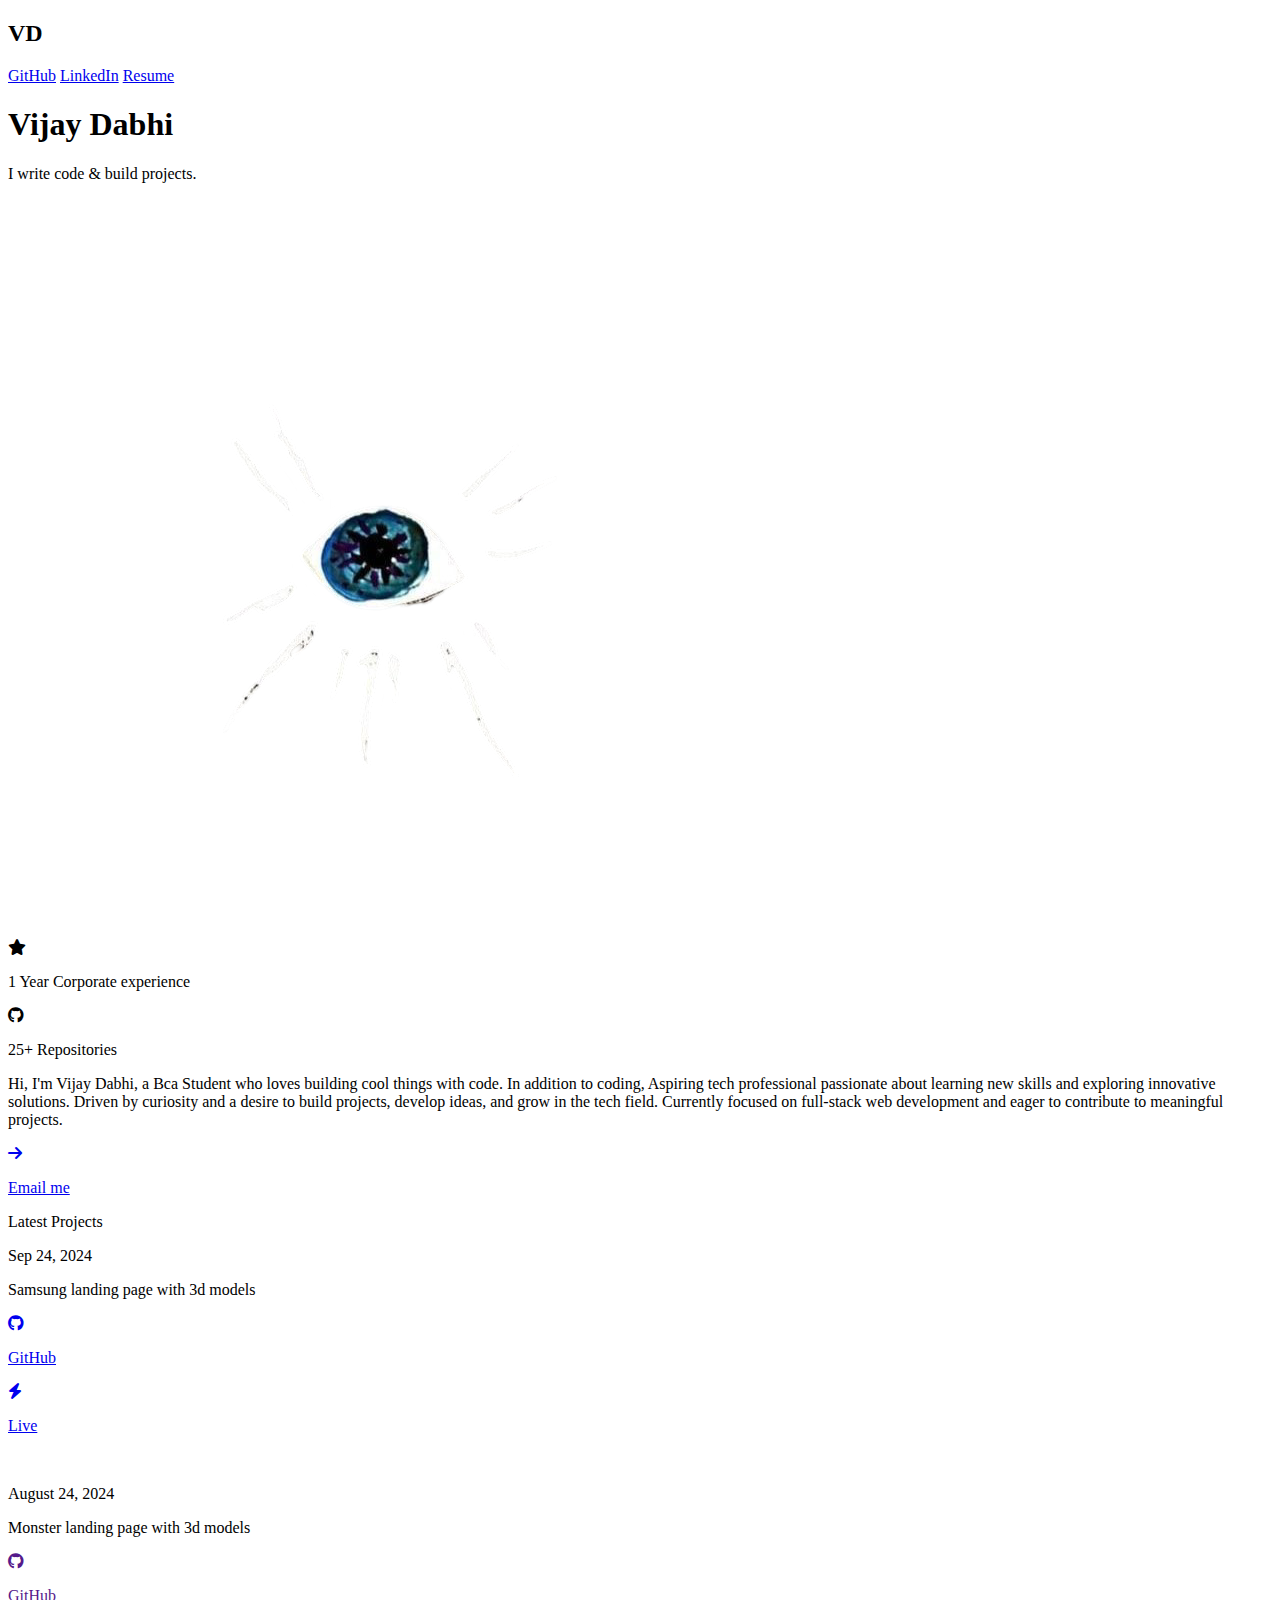
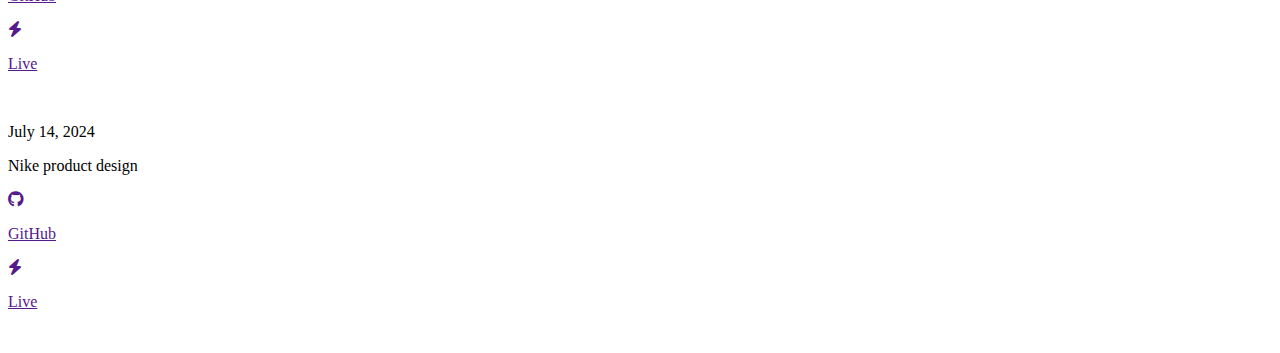
==== commit 5fee3fbe: "Update index.html" ====
--- a/Level 1/2.Portfolio/index.html
+++ b/Level 1/2.Portfolio/index.html
@@ -1,439 +1,156 @@
 <!DOCTYPE html>
 <html lang="en">
+
 <head>
     <meta charset="UTF-8">
     <meta name="viewport" content="width=device-width, initial-scale=1.0">
-    <title>Personal Portfolio</title>
-    <link rel="stylesheet" href="style.css">
-    <link rel="shortcut icon" href="https://i.postimg.cc/9fqYVvxh/logo.png" type="image/x-icon">
+    <title>Vijay Dabhi</title>
+    <link rel="preconnect" href="https://fonts.googleapis.com">
+    <link rel="preconnect" href="https://fonts.gstatic.com" crossorigin>
+    <link href="https://fonts.googleapis.com/css2?family=Inter:wght@100;200;300;400;500;600;700;800;900&display=swap"
+    rel="stylesheet">
+    <link href='https://unpkg.com/boxicons@2.1.4/css/boxicons.min.css' rel='stylesheet'>
+    <link rel="stylesheet" href="https://cdnjs.cloudflare.com/ajax/libs/font-awesome/6.5.1/css/all.min.css"
+        
+     />
+
+    <link rel="stylesheet" href="styles.css" />
+
+    
 </head>
+
 <body>
+    <header>
+        <h2>VD</h2>
+        <nav>
+            <a class="darkerText" href="https://github.com/v1jayxz" target="_blank">GitHub</a>
+            <a class="darkerText" href="https://www.linkedin.com/in/vijay-dabhi-5695b1303?utm_source=share&utm_campaign=share_via&utm_content=profile&utm_medium=android_app" target="_blank">LinkedIn</a>
+            <a class="darkerText" href="https://drive.google.com/file/d/1wrDWoJQkLX32ZciKYjzKbBcScUGndbj0/view?usp=sharing" target="_blank">Resume</a>
+        </nav>
+    </header>
     <main>
-        <aside class="sidebar " data-sidebar>
-            <div class="sidebar-info">
-                <figure class="avatar-box">
-                    <img src="images/pfpp.jpg" alt="avatar" width="80">
-                </figure>
+        <section>
 
-                <div class="info-content">
-                    <h1 class="name" title="Vijay Dabhi">Vijay Dabhi</h1>
-                    <p class="title">Web Developer</p>
+            <div class="nameContainer">
+
+                <h1>Vijay Dabhi</h1>
+                <p class="darkerText">I write code & build projects.</p>
+            </div>
+            <div class="statsContainer">
+                <div class="imgContainer">
+                    <img src="public/iconn.png"
+                        alt="profile-img" />
                 </div>
+                <div class="stats darkerText">
+                    <div>
+                        <div>
 
-                <button class="info-more-btn" data-sidebar-btn>
-                    <span>Show Contacts</span>
-                    <ion-icon name="chevron-down"></ion-icon>
-                </button>
+                            <i class="fa-solid fa-star"></i>
+                        </div>
+                        <p class="">1 Year Corporate experience</p>
+                    </div>
+                    <div>
+                        <div>
+
+                            <i class="fa-brands fa-github"></i>
+                        </div>
+                        <p class="">25+ Repositories</p>
+                    </div>
+                    <!-- <div>
+                        <div>
+
+                            <i class="fa-solid fa-arrow-trend-up"></i>
+                        </div>
+                        <p class=""></p>
+                    </div> -->
+                </div>
             </div>
+            <p class="aboutMe">Hi, I'm Vijay Dabhi, a Bca Student who loves building cool things with code. In
+                addition to coding, Aspiring tech professional passionate about learning new skills and exploring innovative solutions. Driven by curiosity and a desire to build projects, develop ideas, and grow in the tech field. Currently focused on full-stack web development and eager to contribute to meaningful projects.</p>
+            <div>
+                <a href="mailto:vdabhi2611@gmail.com" class="outreach darkerText">
+                    <i class="fa-solid fa-arrow-right"></i>
+                    <p>Email me</p>
+                </a>
+            </div>
+        </section>
 
-            <div class="sidebar-info-more">
-                <div class="separator"></div>
-
-                <ul class="contacts-list">
-                    <li class="contact-item">
-                        <div class="icon-box">
-                            <ion-icon name="mail-outline"></ion-icon>
-                        </div>
-
-                        <div class="contact-info">
-                            <p class="contact-title">Email</p>
-
-                            <a href="vdabhi2611@gmail.com" class="contact-link">vdabhi26@gmail.com</a>
-                        </div>
-                    </li>
-
-                    <li class="contact-item">
-                        <div class="icon-box">
-                            <ion-icon name="phone-portrait-outline"></ion-icon>
-                        </div>
-
-                        <div class="contact-info">
-                            <p class="contact-title">Phone</p>
-
-                            <a href="+91 8849880200" class="contact-link">+91 8849880200</a>
-                        </div>
-                    </li>
-
-                    <li class="contact-item">
-                        <div class="icon-box">
-                            <ion-icon name="calendar-outline"></ion-icon>
-                        </div>
-
-                        <div class="contact-info">
-                            <p class="contact-title">Birthday</p>
-
-                            <time datetime="2004-11-27">Nov 27, 2004</time>
-                        </div>
-                    </li>
-
-                    <li class="contact-item">
-                        <div class="icon-box">
-                            <ion-icon name="location-outline"></ion-icon>
-                        </div>
-
-                        <div class="contact-info">
-                            <p class="contact-title">Location</p>
-
-                            <address>Rajkot, Gujarat, IND</address>
-                        </div>
-                    </li>
-                </ul>
-
-                <div class="separator"></div>
-
-                <ul class="social-list">
-                    <li class="social-item"><a href="#" class="social-link"><ion-icon name="logo-facebook"></ion-icon></a></li>
-                    <li class="social-item"><a href="#" class="social-link"><ion-icon name="logo-twitter"></ion-icon></a></li>
-                    <li class="social-item"><a href="#" class="social-link"><ion-icon name="logo-instagram"></ion-icon></a></li>
-                </ul>
+        <section class="projectContainer">
+            <p class="darkerText headerText">Latest Projects</p>
+            <div class="projectItem">
+                <div>
+                    <p class="darkerText">Sep 24, 2024</p>
+                    <p>Samsung landing page with 3d models</p>
+                    <div class="linkContainer">
+                        <a target="_blank" href="https://github.com/v1jayxz/Samsung" class="linkItem">
+                            <div>
+                                <i class="fa-brands fa-github"></i>
+                            </div>
+                            <p class="">GitHub</p>
+                        </a>
+                        <a target="_blank" href="https://66ceda30a275ce0d7e16b32c--idyllic-melomakarona-8dbaa0.netlify.app/" class="linkItem">
+                            <div>
+                                <i class="fa-solid fa-bolt"></i>
+                            </div>
+                            <p class="">Live</p>
+                        </a>
+                    </div>
+                </div>
+                <div>
+                    <img src="/public/samsung.png" alt="" />
+                </div>
             </div>
-        </aside>
-
-        <div class="main-content">
-            <nav class="navbar">
-                <ul class="navbar-list">
-                    <li class="navbar-item"><button class="navbar-link active" data-nav-link>About</button></li>
-                    <li class="navbar-item"><button class="navbar-link" data-nav-link>Resume</button></li>
-                    <li class="navbar-item"><button class="navbar-link" data-nav-link>Portfolio</button></li>
-                   
-                    <li class="navbar-item"><button class="navbar-link" data-nav-link>Contact</button></li>
-                </ul>
-            </nav>
-
-            <article class="about active" data-page="about">
-                <header>
-                    <h2 class="h2 article-title">About me</h2>
-                </header>
-
-                <section class="about-text">
-                    <p>I'm Creative UI/UX Designer from Rajkot, Gujarat, working in web development. i enjoy turning complex problems into simple, beautiful and intuitive designs.</p>
-                    <p>Aspiring tech professional and BCA student passionate about learning new skills and exploring innovative solutions. Driven by curiosity and a desire to build projects, develop ideas, and grow in the tech field. Currently focused on full-stack web development and eager to contribute to meaningful projects.</p>
-                </section>
-
-                <section class="service">
-                    <h3 class="h3 service-title">What I'm doing</h3>
-
-                    <ul class="service-list">
-                        <li class="service-item">
-                            <div class="service-icon-box">
-                                <img src="https://i.postimg.cc/4389jZkP/icon-design.png" alt="icon" width="40">
+            <div class="projectItem">
+                <div>
+                    <p class="darkerText">August 24, 2024</p>
+                    <p>Monster landing page with 3d models</p>
+                    <div class="linkContainer">
+                        <a target="_blank" href="" class="linkItem">
+                            <div>
+                                <i class="fa-brands fa-github"></i>
                             </div>
-
-                            <div class="service-content-box">
-                                <h4 class="h4 service-item-title">Web Design</h4>
-                                <p class="service-item-text">The most modern and high-quality design made at a professional level.</p>
+                            <p class="">GitHub</p>
+                        </a>
+                        <a target="_blank" href="" class="linkItem">
+                            <div>
+                                <i class="fa-solid fa-bolt"></i>
                             </div>
-                        </li>
-
-                        <li class="service-item">
-                            <div class="service-icon-box">
-                                <img src="https://i.postimg.cc/ZqgqrqzG/icon-dev.png" alt="icon" width="40">
+                            <p class="">Live</p>
+                        </a>
+                    </div>
+                </div>
+                <div>
+                    <img src="/public/monster.png" alt="" />
+                </div>
+            </div>
+            
+            <div class="projectItem">
+                <div>
+                    <p class="darkerText">July 14, 2024</p>
+                    <p>Nike product design</p>
+                    <div class="linkContainer">
+                        <a target="_blank" href="" class="linkItem">
+                            <div>
+                                <i class="fa-brands fa-github"></i>
                             </div>
-
-                            <div class="service-content-box">
-                                <h4 class="h4 service-item-title">Web development</h4>
-                                <p class="service-item-text">High-quality development of sites at the professional level.</p>
+                            <p class="">GitHub</p>
+                        </a>
+                        <a target="_blank" href="" class="linkItem">
+                            <div>
+                                <i class="fa-solid fa-bolt"></i>
                             </div>
-                        </li>
-
-                       
-                    </ul>
-                </section>
-
-               
-
-                <div class="modal-container " data-modal-container>
-                    <div class="overlay " data-overlay></div>
-
-                    <section class="testimonials-modal">
-                        <button class="modal-close-btn" data-modal-close-btn><ion-icon name="close-outline"></ion-icon></button>
-
-                        <div class="modal-img-wrapper">
-                            <figure class="modal-avatar-box">
-                                <img src="https://i.postimg.cc/zGDHfn3G/avatar-1.png" alt="Daniel Lewis" width="80" data-modal-img>
-                            </figure>
-
-                            <img src="https://i.postimg.cc/mZ00RwX7/icon-quote.png" alt="quote icon">
-                        </div>
-
-                       
-                    </section>
+                            <p class="">Live</p>
+                        </a>
+                    </div>
                 </div>
-
-              
-
-            </article>
-            
-            <article class="resume " data-page="resume">
-                <header>
-                    <h2 class="h2 article-title">Resume</h2>
-                </header>
-
-                <section class="timeline">
-                    <div class="title-wrapper">
-                        <div class="icon-box"><ion-icon name="book-outline"></ion-icon></div>
-
-                        <h3 class="h3">Education</h3>
-                    </div>
-
-                    <ol class="timeline-list">
-                        <li class="timeline-item">
-                            <h4 class="h4 timeline-item-title">Saraswati vidhya mandir school</h4>
-                            <span>2020 - 2022</span>
-                            <p class="timeline-text">Focused on subjects such as Accounting, Economics, Business Studies, and Mathematics.
-                                Developed analytical, financial, and problem-solving skills.
-                                Engaged in projects and case studies related to business and commerce.</p>
-                        </li>
-
-                        <li class="timeline-item">
-                            <h4 class="h4 timeline-item-title">HN shukla College</h4>
-                            <span>2024 - Present</span>
-                            <p class="timeline-text">
-                                pursuing bca,
-                                Gaining in-depth knowledge of programming languages, database management, software development, and networking.
-                                Hands-on experience with coding, web development, and application design.
-                                Developing problem-solving skills through real-world projects and case studies.
-                                Strong foundation in computer fundamentals, algorithms, and data structures.</p>
-                        </li>
-
-                       
-                    </ol>
-                </section>
-
-                <section class="timeline">
-                    <div class="title-wrapper">
-                        <div class="icon-box"><ion-icon name="book-outline"></ion-icon></div>
-
-                        <h3 class="h3">Experience</h3>
-                    </div>
-
-                    <ol class="timeline-list">
-                        <li class="timeline-item">
-                            <h4 class="h4 timeline-item-title">Account Assistant</h4>
-                            <span>2023 - 2024</span>
-                            <p class="timeline-text">Managed financial records and transactions.
-                                Assisted in the preparation of financial reports and statements.
-                                Coordinated with team members to ensure timely processing of
-                                accounts.</p>
-                        </li>
-
-                      
-                    </ol>
-                </section>
-
-                <section class="skill">
-                    <h3 class="h3 skills-title">My Skills</h3>
-
-                    <ul class="skills-list content-card">
-                        <li class="skills-item">
-                            <div class="title-wrapper">
-                                <h5 class="h5">Web Development</h5>
-                                <data value="80">80%</data>
-                            </div>
-
-                            <div class="skills-progress-bg">
-                                <div class="skills-progress-fill" style="width: 80%;"></div>
-                            </div>
-                        </li>
-
-                        <li class="skills-item">
-                            <div class="title-wrapper">
-                                <h5 class="h5">Web Design</h5>
-                                <data value="70">70%</data>
-                            </div>
-
-                            <div class="skills-progress-bg">
-                                <div class="skills-progress-fill" style="width: 70%;"></div>
-                            </div>
-                        </li>
-
-                        <li class="skills-item">
-                            <div class="title-wrapper">
-                                <h5 class="h5">Editing</h5>
-                                <data value="90">60%</data>
-                            </div>
-
-                            <div class="skills-progress-bg">
-                                <div class="skills-progress-fill" style="width: 60%;"></div>
-                            </div>
-                        </li>
-
-                        <li class="skills-item">
-                            <div class="title-wrapper">
-                                <h5 class="h5">WordPress</h5>
-                                <data value="50">50%</data>
-                            </div>
-
-                            <div class="skills-progress-bg">
-                                <div class="skills-progress-fill" style="width: 50%;"></div>
-                            </div>
-                        </li>
-                    </ul>
-                </section>
-            </article>
-
-            <article class="portfolio " data-page="portfolio">
-                <header>
-                    <h2 class="h2 article-title">Portfolio</h2>
-                </header>
-
-                <section class="projects">
-                    <ul class="filter-list">
-                        <li class="filter-item"><button class="active" data-filter-btn>All</button></li>
-                        <li class="filter-item"><button data-filter-btn>Web Design</button></li>
-                        <li class="filter-item"><button data-filter-btn>Web Development</button></li>
-                    </ul>
-
-                    <div class="filter-select-box">
-                        <button class="filter-select " data-select>
-                            <div class="select-value" data-select-value>Select Category</div>
-
-                            <div class="select-icon">
-                                <ion-icon name="chevron-down"></ion-icon>
-                            </div>
-                        </button>
-
-                        <ul class="select-list">
-                            <li class="select-item"><button data-select-item>All</button></li>
-                            <li class="select-item"><button data-select-item>Web Design</button></li>
-                            <li class="select-item"><button data-select-item>Web Development</button></li>
-                        </ul>
-                    </div>
-
-                    <ul class="project-list">
-                        <li class="project-item active" data-filter-item data-category="web development">
-                            <a href="#">
-                                <figure class="project-img">
-                                    <div class="project-item-icon-box">
-                                        <ion-icon name="eye-outline"></ion-icon>
-                                    </div>
-
-                                    <img src="images/image.png" alt="finance" loading="lazy" href="https://shree-hn-shuklaa-college.netlify.app/" >
-                                </figure>
-                                
-                            
-
-                                <h3 class="project-title">HNS college it website</h3>
-                                <p class="project-category">Web Development</p>
-                            </a>
-                        </li>
-
-                        <li class="project-item active" data-filter-item data-category="web development">
-                            <a href="#">
-                                <figure class="project-img">
-                                    <div class="project-item-icon-box">
-                                        <ion-icon name="eye-outline"></ion-icon>
-                                    </div>
-
-                                    <img src="images/Screenshot (300).png" alt="orizon" loading="lazy">
-                                </figure>
-
-                                <h3 class="project-title">Samsung</h3>
-                                <p class="project-category">Web Development</p>
-                            </a>
-                        </li>
-
-                        <li class="project-item active" data-filter-item data-category="web development">
-                            <a href="#">
-                                <figure class="project-img">
-                                    <div class="project-item-icon-box">
-                                        <ion-icon name="eye-outline"></ion-icon>
-                                    </div>
-
-                                    <img src="images/Screenshot (301).png" alt="summary" loading="lazy">
-                                </figure>
-
-                                <h3 class="project-title">Vibe mart</h3>
-                                <p class="project-category">Web Development</p>
-                            </a>
-                        </li>
+                <div>
+                    <img src="/public/nike.png" alt="" />
+                </div>
+            </div>
+        </section>
+    </main>
 
 
-                        <li class="project-item active" data-filter-item data-category="web design">
-                            <a href="#">
-                                <figure class="project-img">
-                                    <div class="project-item-icon-box">
-                                        <ion-icon name="eye-outline"></ion-icon>
-                                    </div>
+</body>
 
-                                    <img src="images/monster.png" alt="fundo" loading="lazy">
-                                </figure>
-
-                                <h3 class="project-title">Monster Energy drink</h3>
-                                <p class="project-category">Web Design</p>
-                            </a>
-                        </li>
-
-                       
-
-                        <li class="project-item active" data-filter-item data-category="web design">
-                            <a href="#">
-                                <figure class="project-img">
-                                    <div class="project-item-icon-box">
-                                        <ion-icon name="eye-outline"></ion-icon>
-                                    </div>
-
-                                    <img src="images/nike.png" alt="dsm." loading="lazy">
-                                </figure>
-
-                                <h3 class="project-title">Nike</h3>
-                                <p class="project-category">Web Design</p>
-                            </a>
-                        </li>
-
-                        <li class="project-item active" data-filter-item data-category="web design">
-                            <a href="#">
-                                <figure class="project-img">
-                                    <div class="project-item-icon-box">
-                                        <ion-icon name="eye-outline"></ion-icon>
-                                    </div>
-
-                                    <img src="images/Screenshot (302).png" alt="metaspark" loading="lazy">
-                                </figure>
-
-                                <h3 class="project-title">Monster Energy drink 3d</h3>
-                                <p class="project-category">Web Design</p>
-                            </a>
-                        </li>
-                    </ul>
-                </section>
-            </article>
-            <article class="blog " data-page="blog">
-                <header>
-                    <h2 class="h2 article-title">Blog</h2>
-                </header>
-            </article>
-            <article class="contact " data-page="contact">
-                <header>
-                    <h2 class="h2 article-title">Contact</h2>
-                </header>
-               <section class="mapbox" data-mapbox>
-                    <figure>
-                        <iframe src="https://www.google.com/maps/embed?pb=!1m18!1m12!1m3!1d236295.7474653036!2d70.6564846925272!3d22.273403808660447!2m3!1f0!2f0!3f0!3m2!1i1024!2i768!4f13.1!3m3!1m2!1s0x3959c98ac71cdf0f%3A0x76dd15cfbe93ad3b!2sRajkot%2C%20Gujarat!5e0!3m2!1sen!2sin!4v1738343176606!5m2!1sen!2sin"
-                         width="400" height="300" loading="lazy"></iframe>
-                    </figure>
-                </section>
-               <section class="contact-form">
-                    <h3 class="h3 form-title">Contact Form</h3>
-                   <form action="#" class="form" data-form>
-                        <div class="input-wrapper">
-                            <input type="text" name="fullname" class="form-input" placeholder="Full name" required data-form-input>
-                            <input type="email" name="email" class="form-input" placeholder="Email Address" required data-form-input>
-                        </div>
-                       <textarea name="message" class="form-input" placeholder="Your Message" required data-form-input=""></textarea>
-                        <button class="form-btn" type="submit" disabled data-form-btn>
-                            <ion-icon name="paper-plane"></ion-icon>
-                            <span>Send Message</span>
-                        </button>
-                    </form>
-                </section>
-            </article>
-        </div>
-    </main>
-
-    <script src="main.js"></script>
-
-    <script type="module" src="https://unpkg.com/ionicons@7.1.0/dist/ionicons/ionicons.esm.js"></script>
-    <script nomodule src="https://unpkg.com/ionicons@7.1.0/dist/ionicons/ionicons.js"></script>
-</body>
-</html>+</html>
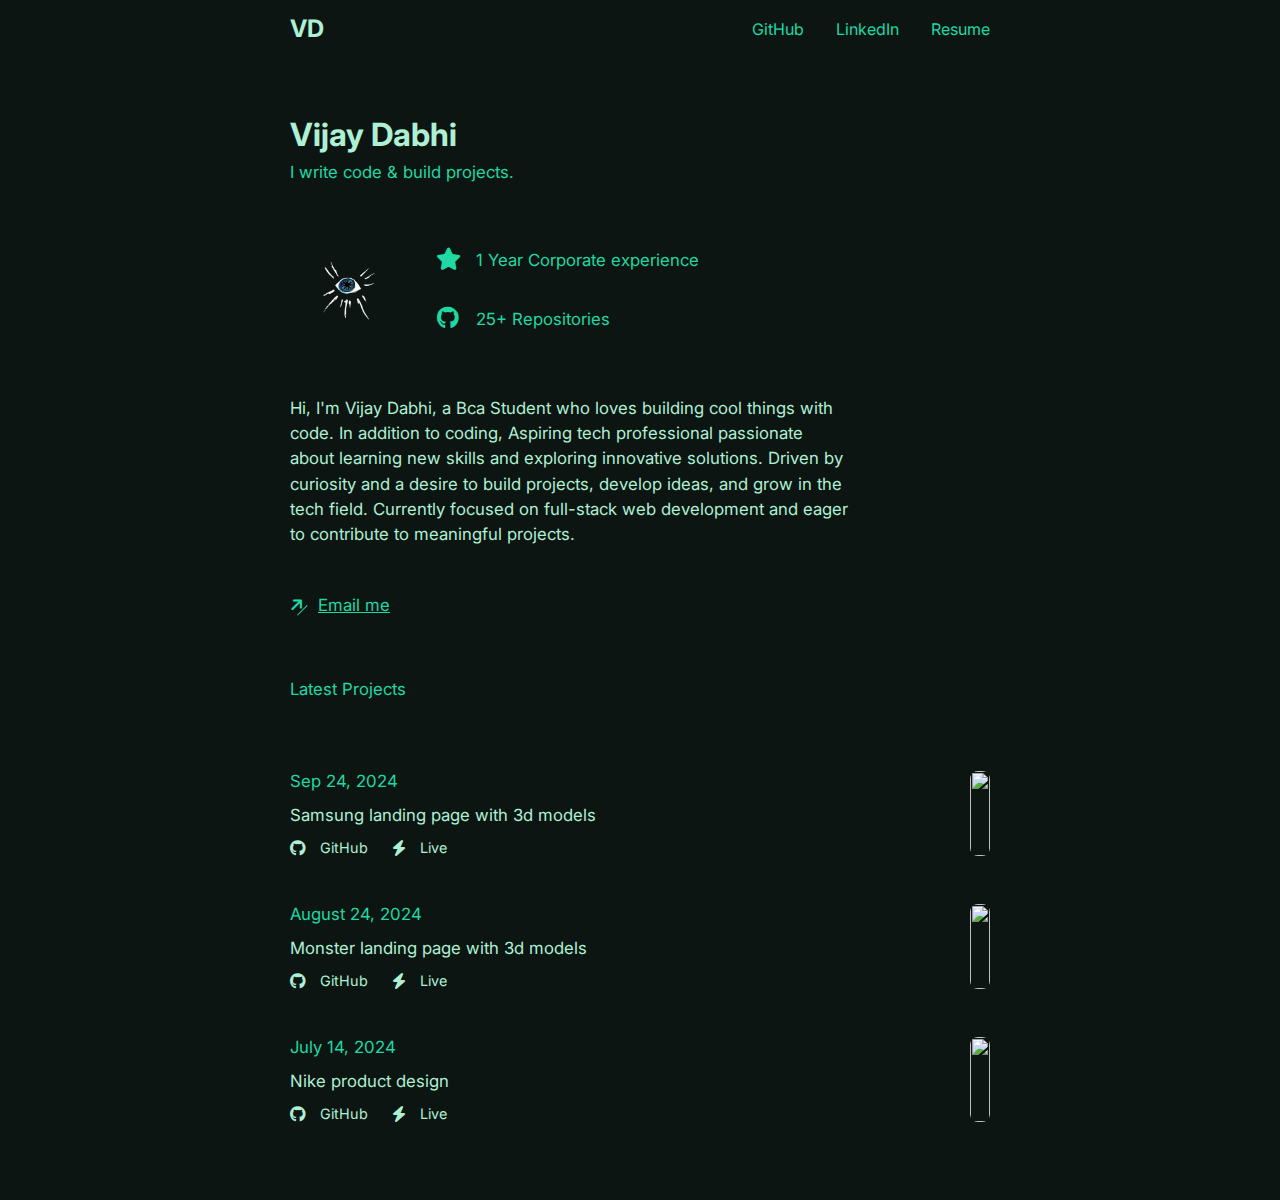
==== commit 9b386e45: "Add files via upload" ====
--- a/Level 1/2.Portfolio/index.html
+++ b/Level 1/2.Portfolio/index.html
@@ -10,9 +10,8 @@
     <link href="https://fonts.googleapis.com/css2?family=Inter:wght@100;200;300;400;500;600;700;800;900&display=swap"
     rel="stylesheet">
     <link href='https://unpkg.com/boxicons@2.1.4/css/boxicons.min.css' rel='stylesheet'>
-    <link rel="stylesheet" href="https://cdnjs.cloudflare.com/ajax/libs/font-awesome/6.5.1/css/all.min.css"
-        
-     />
+    <link rel="stylesheet" href="https://cdnjs.cloudflare.com/ajax/libs/font-awesome/6.5.1/css/all.min.css"/>
+    <link rel="shortcut icon" href="favicon/android-chrome-192x192.png" type="image/x-icon">
 
     <link rel="stylesheet" href="styles.css" />
 
@@ -153,4 +152,4 @@
 
 </body>
 
-</html>
+</html>--- a/Level 1/2.Portfolio/styles.css
+++ b/Level 1/2.Portfolio/styles.css
@@ -0,0 +1,220 @@
+:root {
+    --primary-color: #adf0d4;
+    --secondary-color: #1fd8a4;
+    --bg-color: #0d1512;
+}
+
+* {
+    margin: 0;
+    padding: 0;
+    box-sizing: border-box;
+    font-family: 'Inter', sans-serif;
+    transition-duration: 200ms;
+}
+
+body {
+    background: var(--bg-color);
+    color: var(--primary-color);
+    min-height: 100vh;
+    display: flex;
+    flex-direction: column;
+    gap: 72px;
+    padding: 14px;
+}
+
+.darkerText {
+    color: var(--secondary-color);
+}
+
+header,
+main,
+footer {
+    max-width: 700px;
+    margin: 0 auto;
+    width: 100%;
+}
+
+p {
+    font-size: 1.05em;
+}
+
+header {
+    display: flex;
+    align-items: center;
+    justify-content: space-between;
+    gap: 14px;
+}
+
+nav {
+    color: var(--secondary-color);
+    display: flex;
+    align-items: center;
+    gap: 32px;
+}
+
+nav a {
+    cursor: pointer;
+    text-decoration: none;
+}
+
+nav a:hover {
+    opacity: 0.7;
+}
+
+main,
+section,
+.nameContainer {
+    display: flex;
+    flex-direction: column;
+}
+
+main {
+    gap: 64px;
+    padding-bottom: 64px;
+}
+
+section {
+    gap: 48px;
+}
+
+.nameContainer {
+    gap: 8px;
+}
+
+.statsContainer {
+    display: flex;
+    flex-direction: column;
+    align-items: stretch;
+    gap: 24px;
+}
+
+.imgContainer {
+    border-radius: 100%;
+    max-width: 114px;
+    overflow: hidden;
+}
+
+.imgContainer img {
+    width: 100%;
+    aspect-ratio: 1/1;
+    object-fit: cover;
+}
+
+.stats {
+    display: flex;
+    flex-direction: column;
+    gap: 14px;
+}
+
+.stats>div {
+    flex: 1;
+    display: flex;
+    align-items: center;
+    gap: 8px;
+}
+
+.stats div i {
+    font-size: 1.4em;
+}
+
+.stats div div {
+    display: grid;
+    place-items: center;
+    min-width: 40px;
+}
+
+.aboutMe {
+    line-height: 1.5em;
+}
+
+.outreach {
+    display: flex;
+    align-items: center;
+    gap: 14px;
+    cursor: pointer;
+    width: fit-content;
+    margin-right: auto;
+}
+
+.outreach:hover {
+    opacity: 0.7;
+}
+
+.outreach i {
+    transform: rotate(-45deg);
+}
+
+.projectContainer {
+    display: flex;
+    flex-direction: column;
+    gap: 48px;
+}
+
+.headerText {
+    margin-bottom: 24px;
+}
+
+.projectItem {
+    display: flex;
+    align-items: stretch;
+    gap: 24px;
+}
+
+.projectItem div:first-child {
+    display: flex;
+    flex-direction: column;
+    gap: 14px;
+    flex: 1;
+}
+
+.projectItem>div:last-child {
+    aspect-ratio: 16/9;
+    max-width: 30%;
+    overflow: hidden;
+    border-radius: 8px;
+}
+
+.projectItem>div:last-child img {
+    width: 100%;
+    height: 100%;
+    object-fit: cover;
+}
+
+.linkContainer {
+    display: flex;
+    align-items: center;
+    gap: 24px;
+}
+
+.linkItem {
+    display: flex;
+    flex-direction: row !important;
+    align-items: center;
+    gap: 14px !important;
+    color: var(--primary-color);
+    text-decoration: none;
+    cursor: pointer;
+}
+
+.linkItem:hover {
+    opacity: 0.7;
+}
+
+.linkItem p {
+    font-size: 0.9em;
+}
+
+@media (min-width: 640px) {
+    .statsContainer {
+        flex-direction: row;
+    }
+
+    .stats {
+        gap: 0px;
+    }
+
+    .aboutMe {
+        width: 80%;
+        margin-right: auto;
+    }
+}